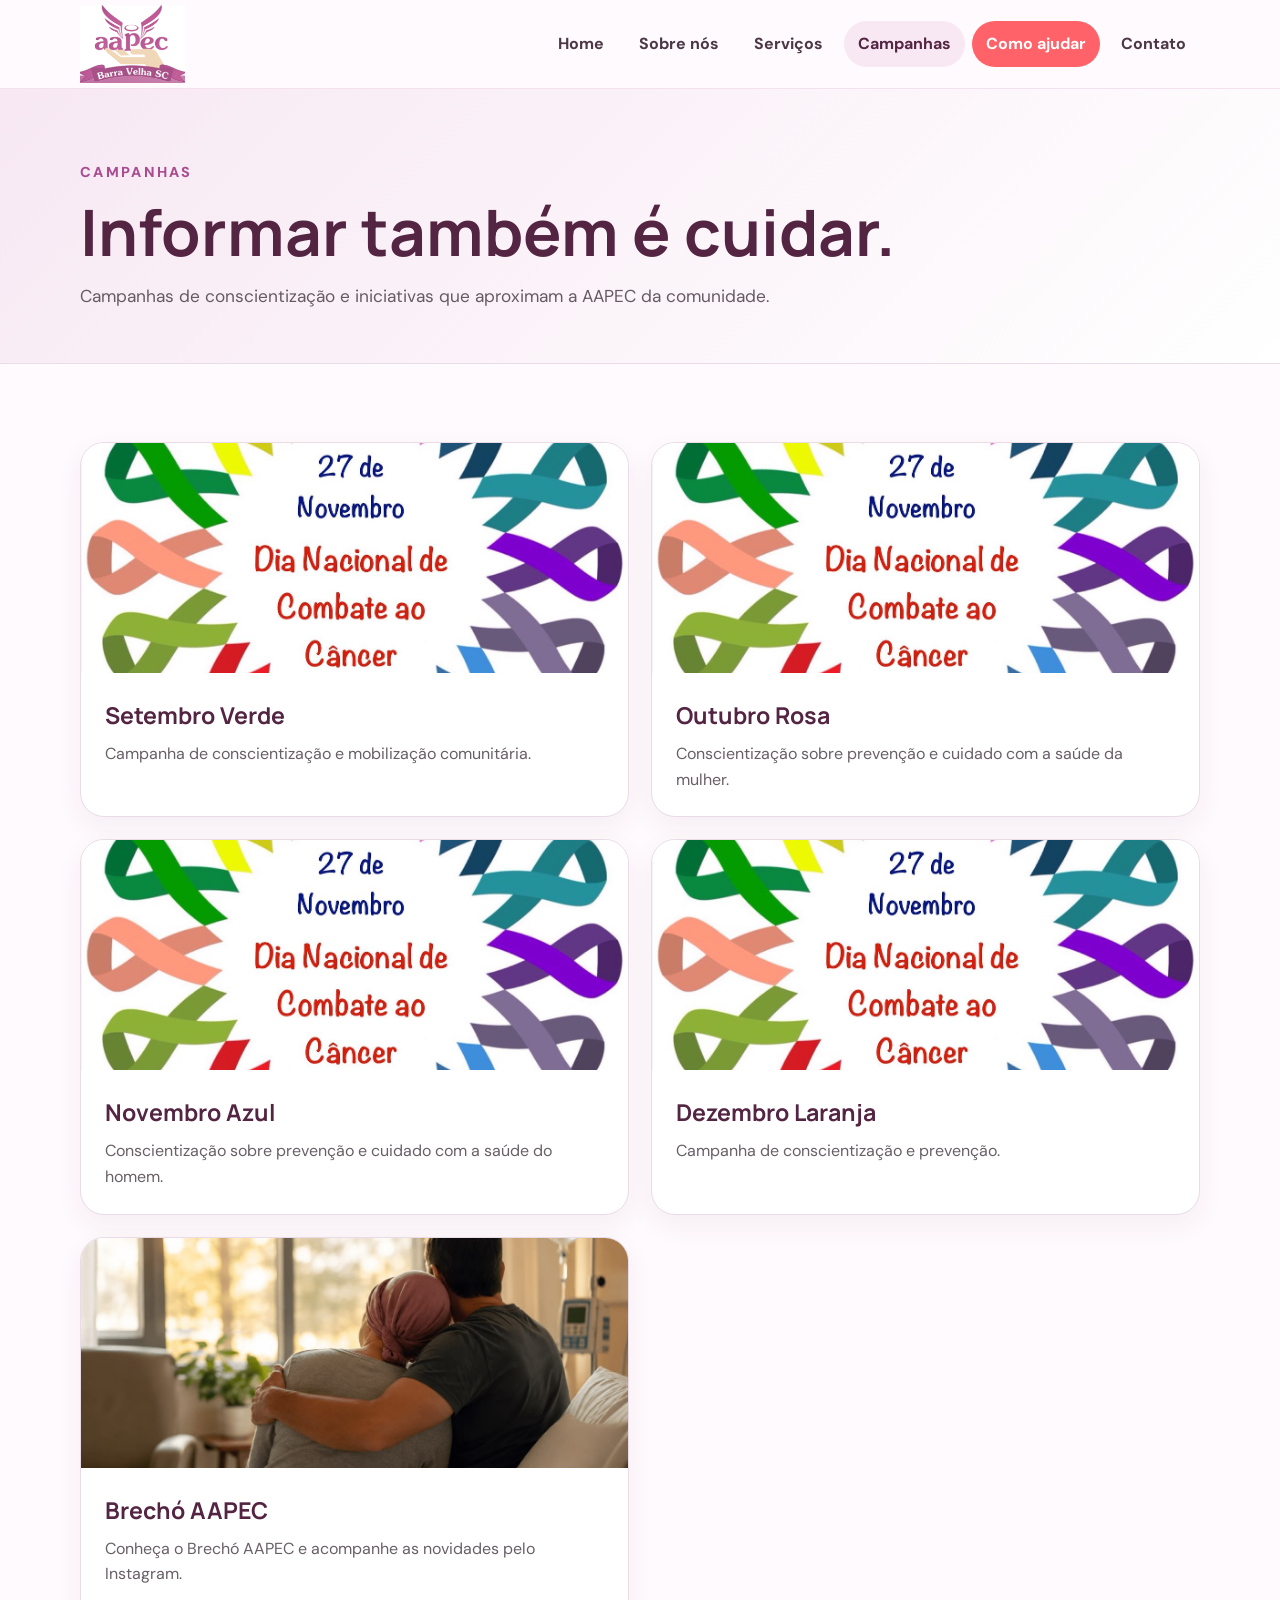
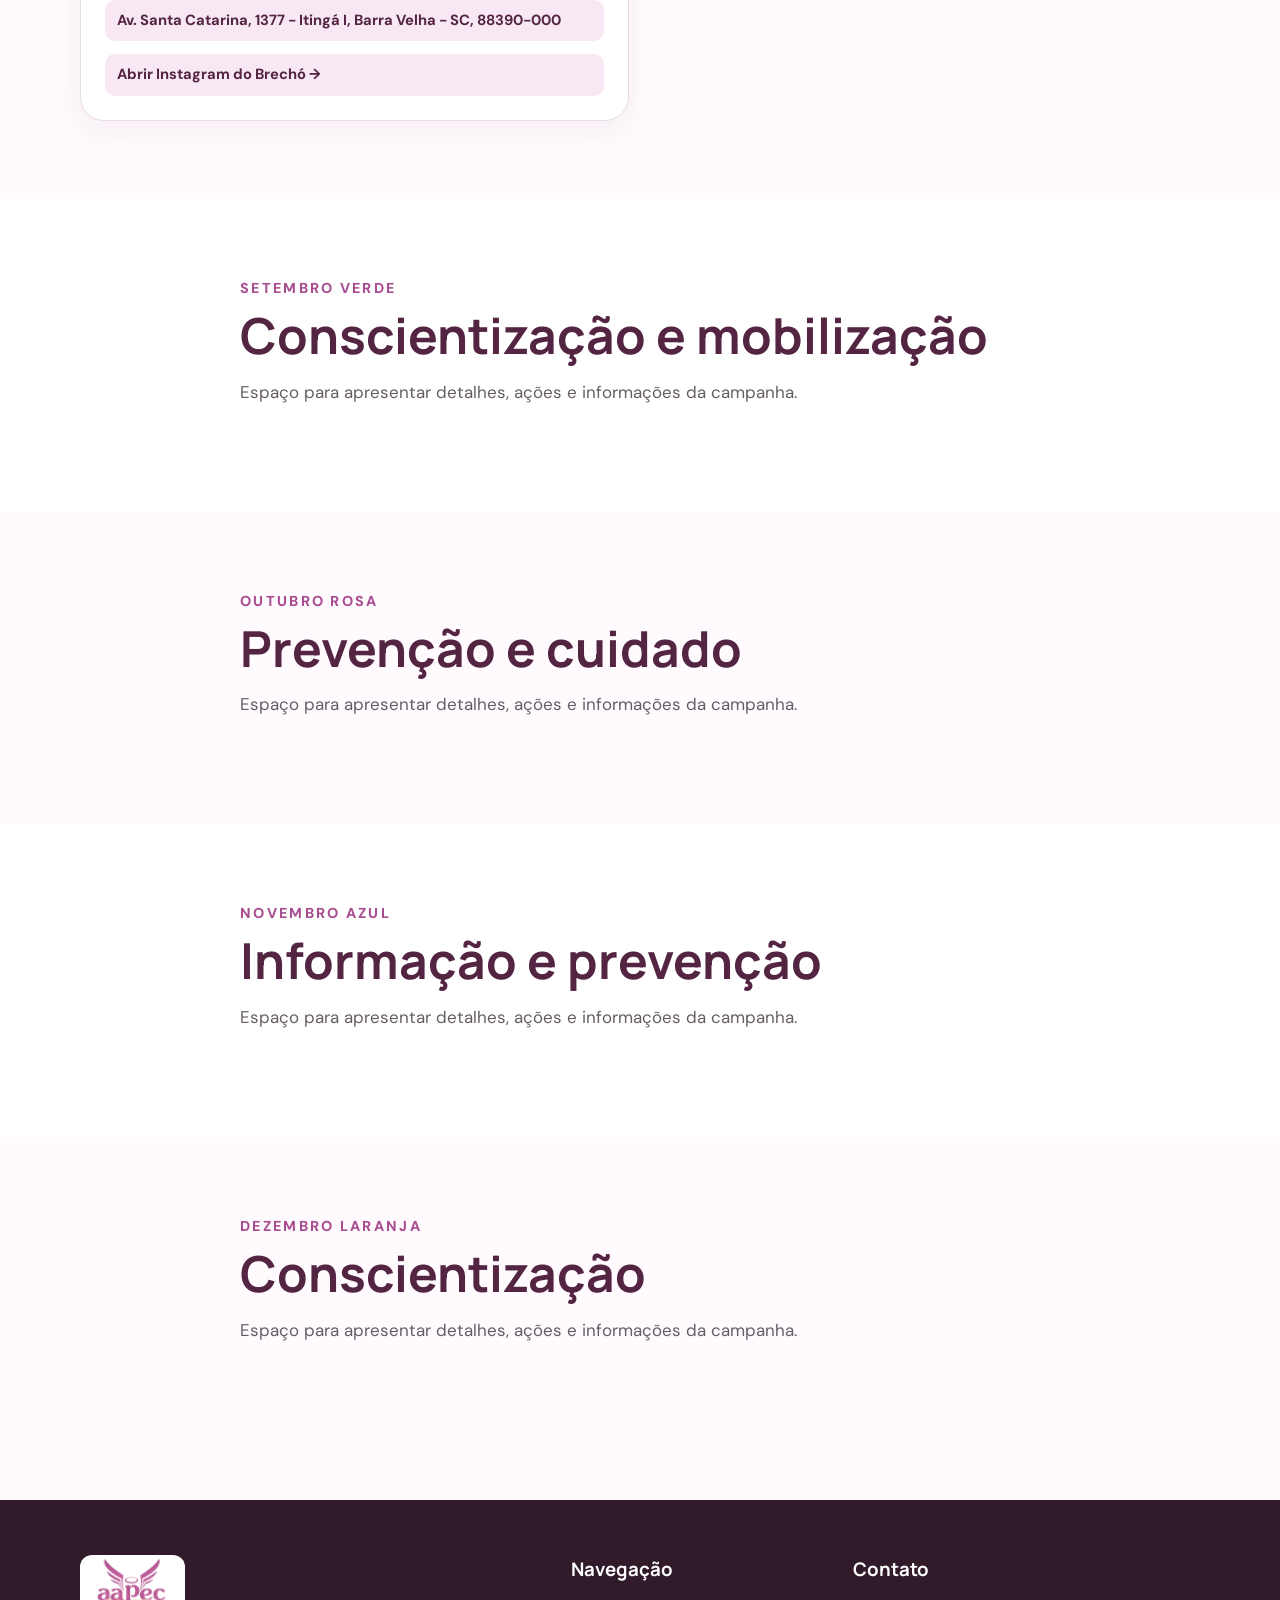
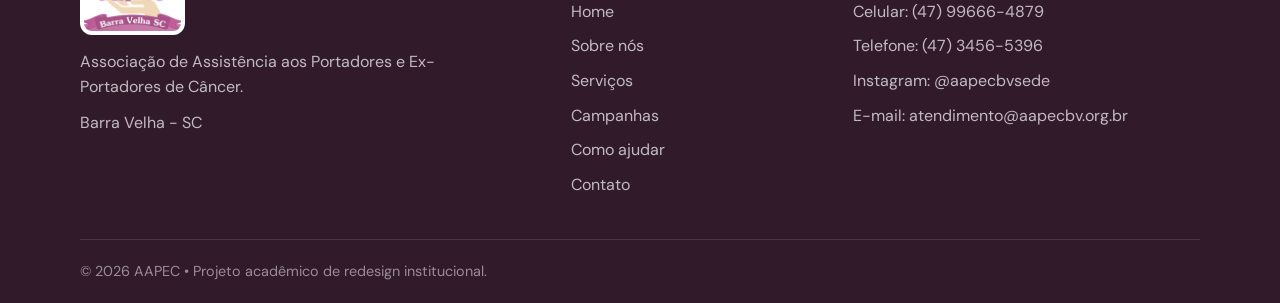
==== paginas/campanhas.html @ dc5c0318 "Add files via upload" ====
<!DOCTYPE html><html lang="pt-BR"><head><meta charset="UTF-8"><meta name="viewport" content="width=device-width,initial-scale=1.0"><title>AAPEC | Campanhas</title><link rel="stylesheet" href="../css/style.css"></head><body>
<header class="header"><div class="container navbar"><a class="logo-link" href="../index.html" aria-label="AAPEC - Página inicial"><img class="logo" src="../img/logo-aapec.png" alt="AAPEC Barra Velha SC"></a><button class="menu-btn" aria-label="Abrir menu" aria-expanded="false">☰</button><nav><ul class="nav-links"><li><a href="../index.html">Home</a></li><li><a href="sobre.html">Sobre nós</a></li><li><a href="servicos.html">Serviços</a></li><li><a class="active" href="campanhas.html">Campanhas</a></li><li><a class="nav-destaque" href="ajudar.html">Como ajudar</a></li><li><a href="contato.html">Contato</a></li></ul></nav></div></header>
<main><section class="page-hero"><div class="container"><p class="eyebrow" style="color:var(--rosa)">Campanhas</p><h1 class="page-title">Informar também é cuidar.</h1><p>Campanhas de conscientização e iniciativas que aproximam a AAPEC da comunidade.</p></div></section><section class="section"><div class="container"><div class="campaign-grid">
<a class="campaign campaign-link" href="#setembro"><img src="../img/projeto-2.jpg" alt="Campanha de conscientização"><div class="campaign-body"><h3>Setembro Verde</h3><p>Campanha de conscientização e mobilização comunitária.</p></div></a>
<a class="campaign campaign-link" href="#outubro"><img src="../img/projeto-2.jpg" alt="Campanha Outubro Rosa"><div class="campaign-body"><h3>Outubro Rosa</h3><p>Conscientização sobre prevenção e cuidado com a saúde da mulher.</p></div></a>
<a class="campaign campaign-link" href="#novembro"><img src="../img/projeto-2.jpg" alt="Campanha Novembro Azul"><div class="campaign-body"><h3>Novembro Azul</h3><p>Conscientização sobre prevenção e cuidado com a saúde do homem.</p></div></a>
<a class="campaign campaign-link" href="#dezembro"><img src="../img/projeto-2.jpg" alt="Campanha Dezembro Laranja"><div class="campaign-body"><h3>Dezembro Laranja</h3><p>Campanha de conscientização e prevenção.</p></div></a>
<a class="campaign campaign-link" href="https://www.instagram.com/brechoaapec?stkn=MTY1N3hiMWp0Y203dg==" target="_blank" rel="noopener"><img src="../img/projeto-1.jpg" alt="Brechó AAPEC"><div class="campaign-body"><h3>Brechó AAPEC</h3><p>Conheça o Brechó AAPEC e acompanhe as novidades pelo Instagram.</p><span class="address">Av. Santa Catarina, 1377 - Itingá I, Barra Velha - SC, 88390-000</span><span class="address">Abrir Instagram do Brechó →</span></div></a>
</div></div></section>
<section class="section clara" id="setembro"><div class="container section-cabecalho"><p class="eyebrow">Setembro Verde</p><h2>Conscientização e mobilização</h2><p>Espaço para apresentar detalhes, ações e informações da campanha.</p></div></section>
<section class="section" id="outubro"><div class="container section-cabecalho"><p class="eyebrow">Outubro Rosa</p><h2>Prevenção e cuidado</h2><p>Espaço para apresentar detalhes, ações e informações da campanha.</p></div></section>
<section class="section clara" id="novembro"><div class="container section-cabecalho"><p class="eyebrow">Novembro Azul</p><h2>Informação e prevenção</h2><p>Espaço para apresentar detalhes, ações e informações da campanha.</p></div></section>
<section class="section" id="dezembro"><div class="container section-cabecalho"><p class="eyebrow">Dezembro Laranja</p><h2>Conscientização</h2><p>Espaço para apresentar detalhes, ações e informações da campanha.</p></div></section>
</main>
<footer class="footer"><div class="container footer-grid"><div><img class="footer-logo" src="../img/logo-aapec.png" alt="Logo AAPEC"><p>Associação de Assistência aos Portadores e Ex-Portadores de Câncer.</p><p style="margin-top:10px">Barra Velha - SC</p></div><div><h3>Navegação</h3><ul><li><a href="../index.html">Home</a></li><li><a href="sobre.html">Sobre nós</a></li><li><a href="servicos.html">Serviços</a></li><li><a href="campanhas.html">Campanhas</a></li><li><a href="ajudar.html">Como ajudar</a></li><li><a href="contato.html">Contato</a></li></ul></div><div><h3>Contato</h3><ul><li>Celular: <a href="tel:+5547996664879">(47) 99666-4879</a></li><li>Telefone: <a href="tel:+554734565396">(47) 3456-5396</a></li><li>Instagram: <a href="https://www.instagram.com/aapecbvsede/" target="_blank" rel="noopener">@aapecbvsede</a></li><li>E-mail: <a href="mailto:atendimento@aapecbv.org.br">atendimento@aapecbv.org.br</a></li></ul></div></div><div class="container footer-bottom">© <span class="ano-atual"></span> AAPEC • Projeto acadêmico de redesign institucional.</div></footer><script src="../js/script.js"></script></body></html>
---- css/style.css ----
@import url('https://fonts.googleapis.com/css2?family=DM+Sans:wght@400;500;600;700&family=Manrope:wght@600;700;800&display=swap');

:root{--rosa:#a94d91;--rosa-escuro:#542443;--rosa-medio:#7f3d70;--rosa-claro:#f7e8f3;--coral:#ff6268;--coral-escuro:#e84e59;--creme:#fffafd;--texto:#2d2730;--branco:#fff;--borda:#eadce7;--sombra:0 14px 35px rgba(84,36,67,.10)}
*{box-sizing:border-box;margin:0;padding:0}
html{scroll-behavior:smooth}
body{font-family:'DM Sans',Arial,sans-serif;color:var(--texto);background:var(--creme);line-height:1.6}
a{color:inherit;text-decoration:none}img{max-width:100%;display:block}button,input,textarea{font:inherit}.container{width:min(1120px,92%);margin:auto}

.header{position:sticky;top:0;z-index:100;background:rgba(255,250,253,.97);backdrop-filter:blur(12px);border-bottom:1px solid rgba(169,77,145,.14)}
.navbar{min-height:88px;display:flex;align-items:center;justify-content:space-between;gap:24px}.logo-link{display:flex;align-items:center;flex-shrink:0}.logo{width:105px;height:auto}.nav-links{list-style:none;display:flex;align-items:center;gap:7px}.nav-links a{display:block;padding:10px 14px;border-radius:999px;font-weight:700;color:#4c3747;transition:.2s}.nav-links a:hover,.nav-links a.active{background:var(--rosa-claro);color:var(--rosa-escuro)}.nav-links a.nav-destaque{background:var(--coral);color:#fff}.nav-links a.nav-destaque:hover{background:var(--coral-escuro);color:#fff}.menu-btn{display:none;border:0;background:var(--rosa-escuro);color:#fff;border-radius:10px;padding:9px 12px;font-size:22px;cursor:pointer}

/* HOME — layout simples e espaçado, sem blocos de "projetos" */
.hero{position:relative;overflow:hidden;color:#fff;min-height:610px;display:flex;align-items:center;background-image:linear-gradient(90deg,rgba(69,27,56,.94) 0%,rgba(84,36,67,.82) 48%,rgba(84,36,67,.30) 100%),url('../img/projeto-1.jpg');background-position:center;background-size:cover}
.hero::after{content:'';position:absolute;width:430px;height:430px;border-radius:50%;right:-100px;top:-150px;background:rgba(255,255,255,.10);box-shadow:-80px 470px 0 35px rgba(255,255,255,.055)}
.hero-content{position:relative;z-index:2;max-width:760px;padding:75px 0}.eyebrow{text-transform:uppercase;letter-spacing:.16em;font-weight:800;font-size:.9rem;margin-bottom:14px}.hero h1{font-family:Manrope,Arial,sans-serif;font-size:clamp(3rem,6vw,5.4rem);line-height:1.02;letter-spacing:-.05em;margin-bottom:24px}.hero h1 span{color:#f2c7e7}.hero p{font-size:1.16rem;max-width:680px;color:rgba(255,255,255,.91);margin-bottom:34px}.botoes{display:flex;gap:14px;flex-wrap:wrap}

.btn{display:inline-flex;align-items:center;justify-content:center;border:0;border-radius:14px;padding:14px 22px;font-weight:800;cursor:pointer;transition:.2s;box-shadow:0 8px 18px rgba(0,0,0,.08)}.btn:hover{transform:translateY(-2px)}.btn-principal{background:var(--coral);color:#fff}.btn-principal:hover{background:var(--coral-escuro)}.btn-branco{background:#fff;color:var(--rosa-escuro)}.btn-branco:hover{background:#fdf1fa}.btn-contorno{background:transparent;color:var(--rosa-escuro);border:1px solid var(--rosa)}

.section{padding:78px 0}.clara{background:#fff}.section-cabecalho{max-width:800px;margin-bottom:28px}.section-cabecalho .eyebrow{color:var(--rosa);margin-bottom:8px}.section h2{font-family:Manrope,Arial,sans-serif;font-size:clamp(2rem,4vw,3.1rem);line-height:1.1;color:var(--rosa-escuro);margin-bottom:16px}.section-cabecalho p:not(.eyebrow),.texto{color:#665d65;font-size:1.06rem}.grid{display:grid;grid-template-columns:repeat(3,1fr);gap:18px}.card{display:flex;flex-direction:column;background:#fff;border:1px solid var(--borda);border-radius:22px;padding:26px;box-shadow:0 10px 28px rgba(84,36,67,.055);transition:.22s}.card:hover{transform:translateY(-5px);box-shadow:var(--sombra);border-color:#d9b8d0}.card-icon{width:48px;height:48px;border-radius:14px;background:var(--rosa-claro);display:grid;place-items:center;font-size:23px;margin-bottom:18px}.card h3{font-family:Manrope;color:var(--rosa-escuro);font-size:1.15rem;margin-bottom:7px}.card p{color:#6c626a}.card-link{display:inline-block;color:var(--coral);font-weight:800;margin-top:auto;padding-top:15px}

/* Segundo espaço de imagem: foto 2, sem criar uma nova seção de "projetos" */
.destaque{display:grid;grid-template-columns:1fr 1fr;gap:42px;align-items:center;background:linear-gradient(135deg,#fff,#fbf1f8);border:1px solid var(--borda);border-radius:28px;overflow:hidden;padding:0;box-shadow:var(--sombra)}.destaque>div{padding:48px 0 48px 48px}.destaque img{width:100%;height:100%;min-height:390px;object-fit:cover}.lista{list-style:none;display:grid;gap:8px;margin:22px 0 26px}.lista li{font-weight:700;color:var(--rosa-escuro)}.lista li::before{content:'✓';color:var(--coral);font-weight:900;margin-right:10px}
.cta{background:linear-gradient(110deg,var(--rosa-escuro),var(--rosa));border-radius:28px;color:#fff;padding:48px;display:flex;justify-content:space-between;align-items:center;gap:30px}.cta h2{color:#fff;margin:0 0 8px}.cta p{color:rgba(255,255,255,.84);max-width:650px}

/* Páginas internas — layout limpo, sem cards de projetos */
.page-hero{padding:72px 0 52px;background:linear-gradient(135deg,var(--rosa-claro),#fff);border-bottom:1px solid var(--borda)}.page-title{font-family:Manrope;font-size:clamp(2.4rem,5vw,4.2rem);line-height:1.05;color:var(--rosa-escuro);max-width:850px}.page-hero p:not(.eyebrow){margin-top:18px;max-width:750px;color:#665b64;font-size:1.08rem}.two-col{display:grid;grid-template-columns:1fr 1fr;gap:24px}.info-box{background:#fff;border:1px solid var(--borda);border-radius:24px;padding:32px;box-shadow:0 10px 30px rgba(84,36,67,.05)}.info-box h3{font-family:Manrope;color:var(--rosa-escuro);font-size:1.45rem;margin-bottom:12px}.info-box p+p{margin-top:12px}.highlight{background:var(--rosa-claro);border-radius:20px;padding:24px;margin-top:20px}

.contact-grid{display:grid;grid-template-columns:.85fr 1.15fr;gap:28px}.contact-list{display:grid;gap:14px;margin-top:20px}.contact-item{display:flex;gap:14px;align-items:flex-start;padding:16px;background:#fff;border:1px solid var(--borda);border-radius:16px}.contact-item strong{display:block;color:var(--rosa-escuro)}.contact-item span{color:#665d65}.contact-item a{color:var(--rosa);font-weight:700}.form{background:#fff;border:1px solid var(--borda);border-radius:24px;padding:30px}.form label{display:block;font-weight:700;color:var(--rosa-escuro);margin-bottom:7px}.form input,.form textarea{width:100%;border:1px solid #dccbd8;border-radius:12px;padding:12px 14px;outline:0;margin-bottom:18px;background:#fff}.form input:focus,.form textarea:focus{border-color:var(--rosa);box-shadow:0 0 0 3px rgba(169,77,145,.1)}

.campaign-grid{display:grid;grid-template-columns:repeat(2,1fr);gap:22px}.campaign{overflow:hidden;background:#fff;border:1px solid var(--borda);border-radius:24px;box-shadow:0 10px 28px rgba(84,36,67,.06);transition:.2s}.campaign:hover{transform:translateY(-4px);box-shadow:var(--sombra)}.campaign img{width:100%;height:230px;object-fit:cover}.campaign-body{padding:24px}.campaign-body h3{font-family:Manrope;color:var(--rosa-escuro);font-size:1.45rem;margin-bottom:7px}.campaign-body p{color:#685f67}.address{display:block;margin-top:13px;padding:9px 12px;background:var(--rosa-claro);border-radius:10px;color:var(--rosa-escuro);font-weight:700;font-size:.92rem}.campaign-link{display:block}

.footer{background:#311b2b;color:#fff;margin-top:50px;padding-top:55px}.footer-grid{display:grid;grid-template-columns:1.3fr .7fr 1fr;gap:40px;padding-bottom:42px}.footer-logo{width:105px;background:#fff;border-radius:12px;padding:4px;margin-bottom:14px}.footer p{color:rgba(255,255,255,.7);max-width:390px}.footer h3{font-family:Manrope;margin-bottom:14px}.footer ul{list-style:none;display:grid;gap:9px}.footer li,.footer a{color:rgba(255,255,255,.7)}.footer a:hover{color:#fff}.footer-bottom{border-top:1px solid rgba(255,255,255,.12);padding:20px 0;color:rgba(255,255,255,.5);font-size:.9rem}

@media(max-width:850px){.menu-btn{display:block}.nav-links{position:absolute;top:88px;left:0;right:0;background:#fff;border-bottom:1px solid var(--borda);display:none;flex-direction:column;align-items:stretch;padding:15px 4%;box-shadow:0 12px 25px rgba(0,0,0,.06)}.nav-links.open{display:flex}.nav-links a{border-radius:10px}.grid{grid-template-columns:repeat(2,1fr)}.destaque,.two-col,.contact-grid{grid-template-columns:1fr}.destaque>div{padding:38px}.destaque img{min-height:300px}.footer-grid{grid-template-columns:1fr 1fr}.cta{flex-direction:column;align-items:flex-start}}
@media(max-width:560px){.navbar{min-height:78px}.nav-links{top:78px}.logo{width:90px}.hero{min-height:590px}.hero-content{padding:60px 0}.hero h1{font-size:2.8rem}.section{padding:60px 0}.grid,.campaign-grid,.footer-grid{grid-template-columns:1fr}.destaque>div{padding:30px}.destaque img{min-height:260px}.cta{padding:34px 25px}}
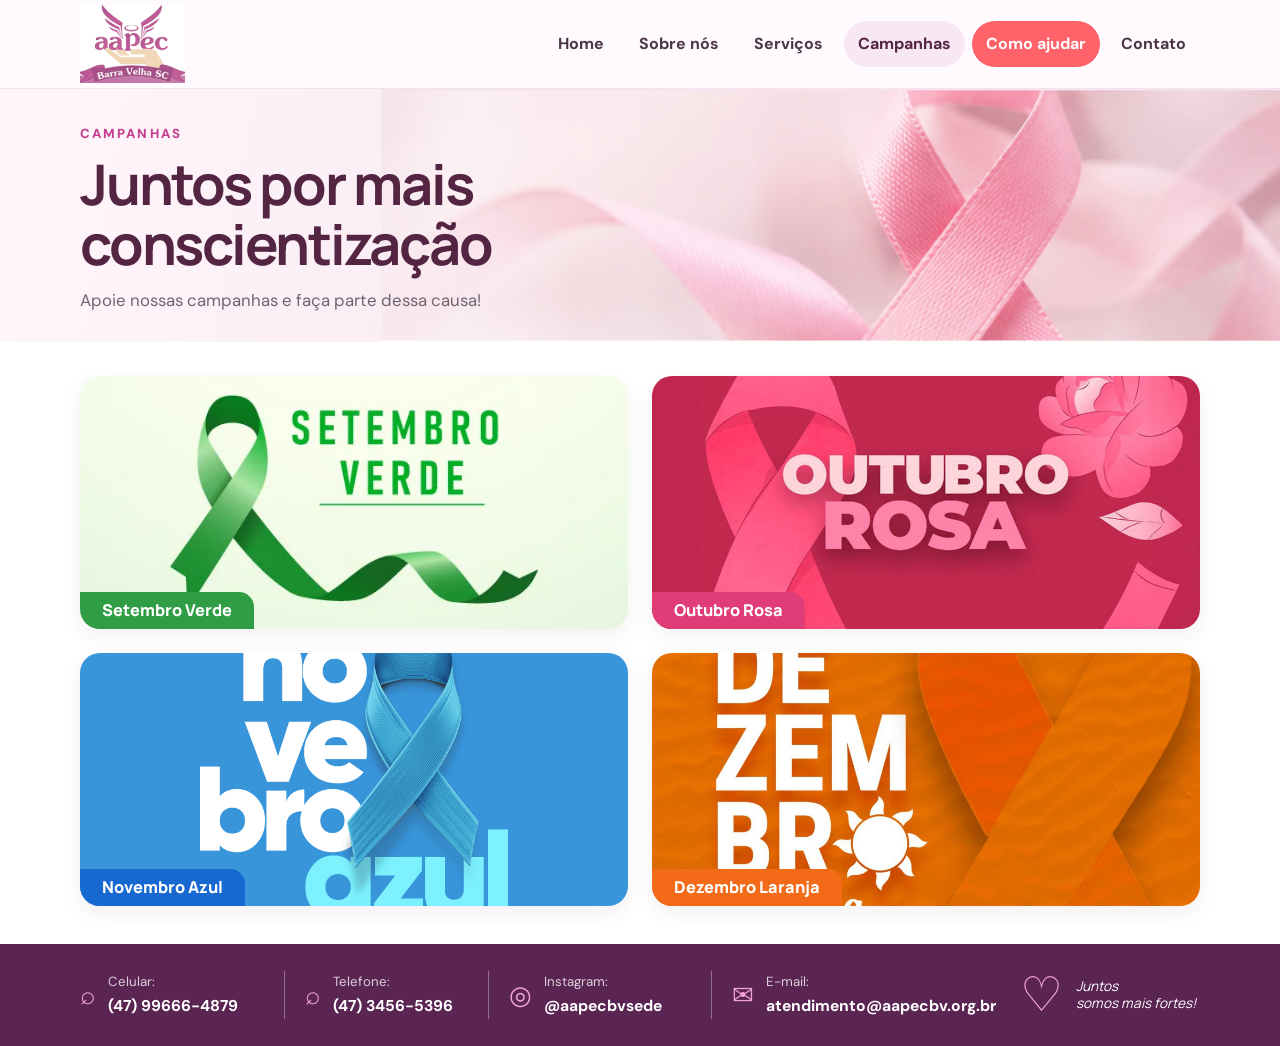
==== commit 075231ba: "Add files via upload atualização do site AAPEC" ====
--- a/paginas/campanhas.html
+++ b/paginas/campanhas.html
@@ -1,15 +1,91 @@
-<!DOCTYPE html><html lang="pt-BR"><head><meta charset="UTF-8"><meta name="viewport" content="width=device-width,initial-scale=1.0"><title>AAPEC | Campanhas</title><link rel="stylesheet" href="../css/style.css"></head><body>
-<header class="header"><div class="container navbar"><a class="logo-link" href="../index.html" aria-label="AAPEC - Página inicial"><img class="logo" src="../img/logo-aapec.png" alt="AAPEC Barra Velha SC"></a><button class="menu-btn" aria-label="Abrir menu" aria-expanded="false">☰</button><nav><ul class="nav-links"><li><a href="../index.html">Home</a></li><li><a href="sobre.html">Sobre nós</a></li><li><a href="servicos.html">Serviços</a></li><li><a class="active" href="campanhas.html">Campanhas</a></li><li><a class="nav-destaque" href="ajudar.html">Como ajudar</a></li><li><a href="contato.html">Contato</a></li></ul></nav></div></header>
-<main><section class="page-hero"><div class="container"><p class="eyebrow" style="color:var(--rosa)">Campanhas</p><h1 class="page-title">Informar também é cuidar.</h1><p>Campanhas de conscientização e iniciativas que aproximam a AAPEC da comunidade.</p></div></section><section class="section"><div class="container"><div class="campaign-grid">
-<a class="campaign campaign-link" href="#setembro"><img src="../img/projeto-2.jpg" alt="Campanha de conscientização"><div class="campaign-body"><h3>Setembro Verde</h3><p>Campanha de conscientização e mobilização comunitária.</p></div></a>
-<a class="campaign campaign-link" href="#outubro"><img src="../img/projeto-2.jpg" alt="Campanha Outubro Rosa"><div class="campaign-body"><h3>Outubro Rosa</h3><p>Conscientização sobre prevenção e cuidado com a saúde da mulher.</p></div></a>
-<a class="campaign campaign-link" href="#novembro"><img src="../img/projeto-2.jpg" alt="Campanha Novembro Azul"><div class="campaign-body"><h3>Novembro Azul</h3><p>Conscientização sobre prevenção e cuidado com a saúde do homem.</p></div></a>
-<a class="campaign campaign-link" href="#dezembro"><img src="../img/projeto-2.jpg" alt="Campanha Dezembro Laranja"><div class="campaign-body"><h3>Dezembro Laranja</h3><p>Campanha de conscientização e prevenção.</p></div></a>
-<a class="campaign campaign-link" href="https://www.instagram.com/brechoaapec?stkn=MTY1N3hiMWp0Y203dg==" target="_blank" rel="noopener"><img src="../img/projeto-1.jpg" alt="Brechó AAPEC"><div class="campaign-body"><h3>Brechó AAPEC</h3><p>Conheça o Brechó AAPEC e acompanhe as novidades pelo Instagram.</p><span class="address">Av. Santa Catarina, 1377 - Itingá I, Barra Velha - SC, 88390-000</span><span class="address">Abrir Instagram do Brechó →</span></div></a>
-</div></div></section>
-<section class="section clara" id="setembro"><div class="container section-cabecalho"><p class="eyebrow">Setembro Verde</p><h2>Conscientização e mobilização</h2><p>Espaço para apresentar detalhes, ações e informações da campanha.</p></div></section>
-<section class="section" id="outubro"><div class="container section-cabecalho"><p class="eyebrow">Outubro Rosa</p><h2>Prevenção e cuidado</h2><p>Espaço para apresentar detalhes, ações e informações da campanha.</p></div></section>
-<section class="section clara" id="novembro"><div class="container section-cabecalho"><p class="eyebrow">Novembro Azul</p><h2>Informação e prevenção</h2><p>Espaço para apresentar detalhes, ações e informações da campanha.</p></div></section>
-<section class="section" id="dezembro"><div class="container section-cabecalho"><p class="eyebrow">Dezembro Laranja</p><h2>Conscientização</h2><p>Espaço para apresentar detalhes, ações e informações da campanha.</p></div></section>
-</main>
-<footer class="footer"><div class="container footer-grid"><div><img class="footer-logo" src="../img/logo-aapec.png" alt="Logo AAPEC"><p>Associação de Assistência aos Portadores e Ex-Portadores de Câncer.</p><p style="margin-top:10px">Barra Velha - SC</p></div><div><h3>Navegação</h3><ul><li><a href="../index.html">Home</a></li><li><a href="sobre.html">Sobre nós</a></li><li><a href="servicos.html">Serviços</a></li><li><a href="campanhas.html">Campanhas</a></li><li><a href="ajudar.html">Como ajudar</a></li><li><a href="contato.html">Contato</a></li></ul></div><div><h3>Contato</h3><ul><li>Celular: <a href="tel:+5547996664879">(47) 99666-4879</a></li><li>Telefone: <a href="tel:+554734565396">(47) 3456-5396</a></li><li>Instagram: <a href="https://www.instagram.com/aapecbvsede/" target="_blank" rel="noopener">@aapecbvsede</a></li><li>E-mail: <a href="mailto:atendimento@aapecbv.org.br">atendimento@aapecbv.org.br</a></li></ul></div></div><div class="container footer-bottom">© <span class="ano-atual"></span> AAPEC • Projeto acadêmico de redesign institucional.</div></footer><script src="../js/script.js"></script></body></html>
+<!DOCTYPE html>
+<html lang="pt-BR">
+<head>
+  <meta charset="UTF-8">
+  <meta name="viewport" content="width=device-width, initial-scale=1.0">
+  <meta name="description" content="Campanhas de conscientização da AAPEC.">
+  <title>AAPEC | Campanhas</title>
+  <link rel="stylesheet" href="../css/style.css">
+</head>
+<body class="campaign-page">
+  <header class="header">
+    <div class="container navbar">
+      <a class="logo-link" href="../index.html" aria-label="AAPEC - Página inicial">
+        <img class="logo" src="../img/logo-aapec.png" alt="AAPEC Barra Velha SC">
+      </a>
+      <button class="menu-btn" aria-label="Abrir menu" aria-expanded="false">☰</button>
+      <nav>
+        <ul class="nav-links">
+          <li><a href="../index.html">Home</a></li>
+          <li><a href="sobre.html">Sobre nós</a></li>
+          <li><a href="servicos.html">Serviços</a></li>
+          <li><a class="active" href="campanhas.html">Campanhas</a></li>
+          <li><a class="nav-destaque" href="ajudar.html">Como ajudar</a></li>
+          <li><a href="contato.html">Contato</a></li>
+        </ul>
+      </nav>
+    </div>
+  </header>
+
+  <main>
+    <section class="campaign-hero">
+      <div class="campaign-hero-bg" aria-hidden="true"></div>
+      <div class="container campaign-hero-content">
+        <p class="campaign-eyebrow">CAMPANHAS</p>
+        <h1>Juntos por mais<br>conscientização</h1>
+        <p>Apoie nossas campanhas e faça parte dessa causa!</p>
+      </div>
+    </section>
+
+    <section class="campaigns-showcase">
+      <div class="container">
+        <div class="campaign-photo-grid campaign-photo-grid-final">
+          <a class="campaign-photo campaign-photo-final" href="#setembro-verde" aria-label="Setembro Verde">
+            <img src="../img/campanha-setembro-verde.webp?v=3" alt="Campanha Setembro Verde">
+            <span class="campaign-label label-green">Setembro Verde</span>
+          </a>
+
+          <a class="campaign-photo campaign-photo-final" href="#outubro-rosa" aria-label="Outubro Rosa">
+            <img src="../img/campanha-outubro-rosa.jpg?v=3" alt="Campanha Outubro Rosa">
+            <span class="campaign-label label-pink">Outubro Rosa</span>
+          </a>
+
+          <a class="campaign-photo campaign-photo-final" href="#novembro-azul" aria-label="Novembro Azul">
+            <img src="../img/campanha-novembro-azul.jpg?v=3" alt="Campanha Novembro Azul">
+            <span class="campaign-label label-blue">Novembro Azul</span>
+          </a>
+
+          <a class="campaign-photo campaign-photo-final" href="#dezembro-laranja" aria-label="Dezembro Laranja">
+            <img src="../img/campanha-dezembro-laranja.jpeg?v=3" alt="Campanha Dezembro Laranja">
+            <span class="campaign-label label-orange">Dezembro Laranja</span>
+          </a>
+        </div>
+      </div>
+    </section>
+  </main>
+
+  <footer class="footer footer-campaign">
+    <div class="container footer-contact-row">
+      <div class="footer-contact-item">
+        <span class="footer-icon">⌕</span>
+        <div><small>Celular:</small><strong>(47) 99666-4879</strong></div>
+      </div>
+      <div class="footer-contact-item">
+        <span class="footer-icon">⌕</span>
+        <div><small>Telefone:</small><strong>(47) 3456-5396</strong></div>
+      </div>
+      <div class="footer-contact-item">
+        <span class="footer-icon">◎</span>
+        <div><small>Instagram:</small><a href="https://www.instagram.com/aapecbvsede/" target="_blank" rel="noopener"><strong>@aapecbvsede</strong></a></div>
+      </div>
+      <div class="footer-contact-item">
+        <span class="footer-icon">✉</span>
+        <div><small>E-mail:</small><a href="mailto:atendimento@aapecbv.org.br"><strong>atendimento@aapecbv.org.br</strong></a></div>
+      </div>
+      <div class="footer-message">♡ <span>Juntos<br>somos mais fortes!</span></div>
+    </div>
+  </footer>
+
+  <script src="../js/script.js"></script>
+</body>
+</html>
--- a/css/style.css
+++ b/css/style.css
@@ -29,7 +29,37 @@
 
 .campaign-grid{display:grid;grid-template-columns:repeat(2,1fr);gap:22px}.campaign{overflow:hidden;background:#fff;border:1px solid var(--borda);border-radius:24px;box-shadow:0 10px 28px rgba(84,36,67,.06);transition:.2s}.campaign:hover{transform:translateY(-4px);box-shadow:var(--sombra)}.campaign img{width:100%;height:230px;object-fit:cover}.campaign-body{padding:24px}.campaign-body h3{font-family:Manrope;color:var(--rosa-escuro);font-size:1.45rem;margin-bottom:7px}.campaign-body p{color:#685f67}.address{display:block;margin-top:13px;padding:9px 12px;background:var(--rosa-claro);border-radius:10px;color:var(--rosa-escuro);font-weight:700;font-size:.92rem}.campaign-link{display:block}
 
+/* CAMPANHAS — somente as quatro artes, com os meses correspondentes */
+.campaigns-only{padding:72px 0 88px;background:var(--creme);min-height:calc(100vh - 170px)}
+.campaign-photo-grid{display:grid;grid-template-columns:repeat(2,minmax(0,1fr));gap:28px}
+.campaign-photo{margin:0;background:#fff;border:1px solid var(--borda);border-radius:24px;overflow:hidden;box-shadow:0 12px 30px rgba(84,36,67,.08)}
+.campaign-photo img{width:100%;aspect-ratio:4/3;object-fit:cover;display:block}
+.campaign-photo figcaption{font-family:Manrope,Arial,sans-serif;font-size:1.35rem;font-weight:800;color:var(--rosa-escuro);padding:16px 22px 18px;text-align:center}
+
 .footer{background:#311b2b;color:#fff;margin-top:50px;padding-top:55px}.footer-grid{display:grid;grid-template-columns:1.3fr .7fr 1fr;gap:40px;padding-bottom:42px}.footer-logo{width:105px;background:#fff;border-radius:12px;padding:4px;margin-bottom:14px}.footer p{color:rgba(255,255,255,.7);max-width:390px}.footer h3{font-family:Manrope;margin-bottom:14px}.footer ul{list-style:none;display:grid;gap:9px}.footer li,.footer a{color:rgba(255,255,255,.7)}.footer a:hover{color:#fff}.footer-bottom{border-top:1px solid rgba(255,255,255,.12);padding:20px 0;color:rgba(255,255,255,.5);font-size:.9rem}
 
 @media(max-width:850px){.menu-btn{display:block}.nav-links{position:absolute;top:88px;left:0;right:0;background:#fff;border-bottom:1px solid var(--borda);display:none;flex-direction:column;align-items:stretch;padding:15px 4%;box-shadow:0 12px 25px rgba(0,0,0,.06)}.nav-links.open{display:flex}.nav-links a{border-radius:10px}.grid{grid-template-columns:repeat(2,1fr)}.destaque,.two-col,.contact-grid{grid-template-columns:1fr}.destaque>div{padding:38px}.destaque img{min-height:300px}.footer-grid{grid-template-columns:1fr 1fr}.cta{flex-direction:column;align-items:flex-start}}
-@media(max-width:560px){.navbar{min-height:78px}.nav-links{top:78px}.logo{width:90px}.hero{min-height:590px}.hero-content{padding:60px 0}.hero h1{font-size:2.8rem}.section{padding:60px 0}.grid,.campaign-grid,.footer-grid{grid-template-columns:1fr}.destaque>div{padding:30px}.destaque img{min-height:260px}.cta{padding:34px 25px}}
+@media(max-width:560px){.campaign-photo-grid{grid-template-columns:1fr}.navbar{min-height:78px}.nav-links{top:78px}.logo{width:90px}.hero{min-height:590px}.hero-content{padding:60px 0}.hero h1{font-size:2.8rem}.section{padding:60px 0}.grid,.campaign-grid,.footer-grid{grid-template-columns:1fr}.destaque>div{padding:30px}.destaque img{min-height:260px}.cta{padding:34px 25px}}
+
+/* CAMPANHAS — versão final inspirada no layout aprovado */
+.campaign-page{background:#fff}
+.campaign-hero{position:relative;min-height:235px;overflow:hidden;background:linear-gradient(100deg,#fff6fb 0%,#f8e9f1 54%,#f4dfe9 100%)}
+.campaign-hero-bg{position:absolute;inset:0;background-image:url('../img/hero-campanhas.png');background-size:auto 100%;background-position:right center;background-repeat:no-repeat;opacity:.96}
+.campaign-hero-content{position:relative;z-index:2;padding:34px 0 28px}
+.campaign-eyebrow{font-size:.82rem;letter-spacing:.16em;font-weight:800;color:#c33f8e;margin-bottom:10px}
+.campaign-hero h1{font-family:Manrope,Arial,sans-serif;font-size:clamp(2.3rem,4.5vw,3.5rem);line-height:1.08;letter-spacing:-.04em;color:var(--rosa-escuro);margin-bottom:12px}
+.campaign-hero-content>p:last-child{font-size:1.05rem;color:#6f6570}
+.campaigns-showcase{padding:34px 0 38px;background:#fff}
+.campaign-photo-grid-final{display:grid;grid-template-columns:repeat(2,minmax(0,1fr));gap:24px}
+.campaign-photo-final{position:relative;display:block;height:253px;margin:0;border:0;border-radius:20px;overflow:hidden;background:#fff;box-shadow:0 7px 20px rgba(84,36,67,.07);transition:transform .2s,box-shadow .2s}
+.campaign-photo-final:hover{transform:translateY(-3px);box-shadow:0 13px 28px rgba(84,36,67,.12)}
+.campaign-photo-final img{width:100%;height:100%;object-fit:cover;display:block}
+.campaign-label{position:absolute;left:0;bottom:0;padding:10px 22px 11px;border-radius:0 15px 0 0;color:#fff;font-family:Manrope,Arial,sans-serif;font-size:1.02rem;font-weight:800;line-height:1;background:rgba(84,36,67,.88)}
+.label-green{background:#2f9d43}.label-pink{background:#df3c78}.label-blue{background:#1769d1}.label-orange{background:#f36b18}
+.footer-campaign{margin-top:0;padding:27px 0;background:#5a2453}
+.footer-contact-row{display:grid;grid-template-columns:1fr 1fr 1.1fr 1.55fr 1fr;align-items:center;gap:20px}
+.footer-contact-item{display:flex;align-items:center;gap:12px;min-width:0;color:#fff}
+.footer-contact-item+.footer-contact-item{border-left:1px solid rgba(255,255,255,.35);padding-left:20px}
+.footer-contact-item small{display:block;color:rgba(255,255,255,.78);font-size:.83rem;margin-bottom:1px}.footer-contact-item strong,.footer-contact-item a{color:#fff;font-size:.98rem}.footer-icon{font-size:1.65rem;color:#f1a3d2;line-height:1}.footer-message{display:flex;align-items:center;justify-content:center;gap:13px;color:#f1a3d2;font-size:3rem;line-height:1}.footer-message span{font-family:Manrope,Arial,sans-serif;font-size:.85rem;font-style:italic;color:#fff;line-height:1.25}
+@media(max-width:850px){.campaign-hero-bg{opacity:.55}.campaign-photo-grid-final{gap:18px}.footer-contact-row{grid-template-columns:1fr 1fr}.footer-contact-item+.footer-contact-item{border-left:0;padding-left:0}.footer-message{justify-content:flex-start;grid-column:1/-1}}
+@media(max-width:560px){.campaign-hero{min-height:300px}.campaign-hero-bg{opacity:.25;background-size:auto 100%;background-position:center right}.campaign-hero-content{padding:50px 0 42px}.campaign-hero h1{font-size:2.45rem}.campaign-photo-grid-final{grid-template-columns:1fr}.campaign-photo-final{height:auto;aspect-ratio:16/9}.footer-contact-row{grid-template-columns:1fr}.footer-contact-item+.footer-contact-item{padding-left:0}.footer-message{grid-column:auto}}
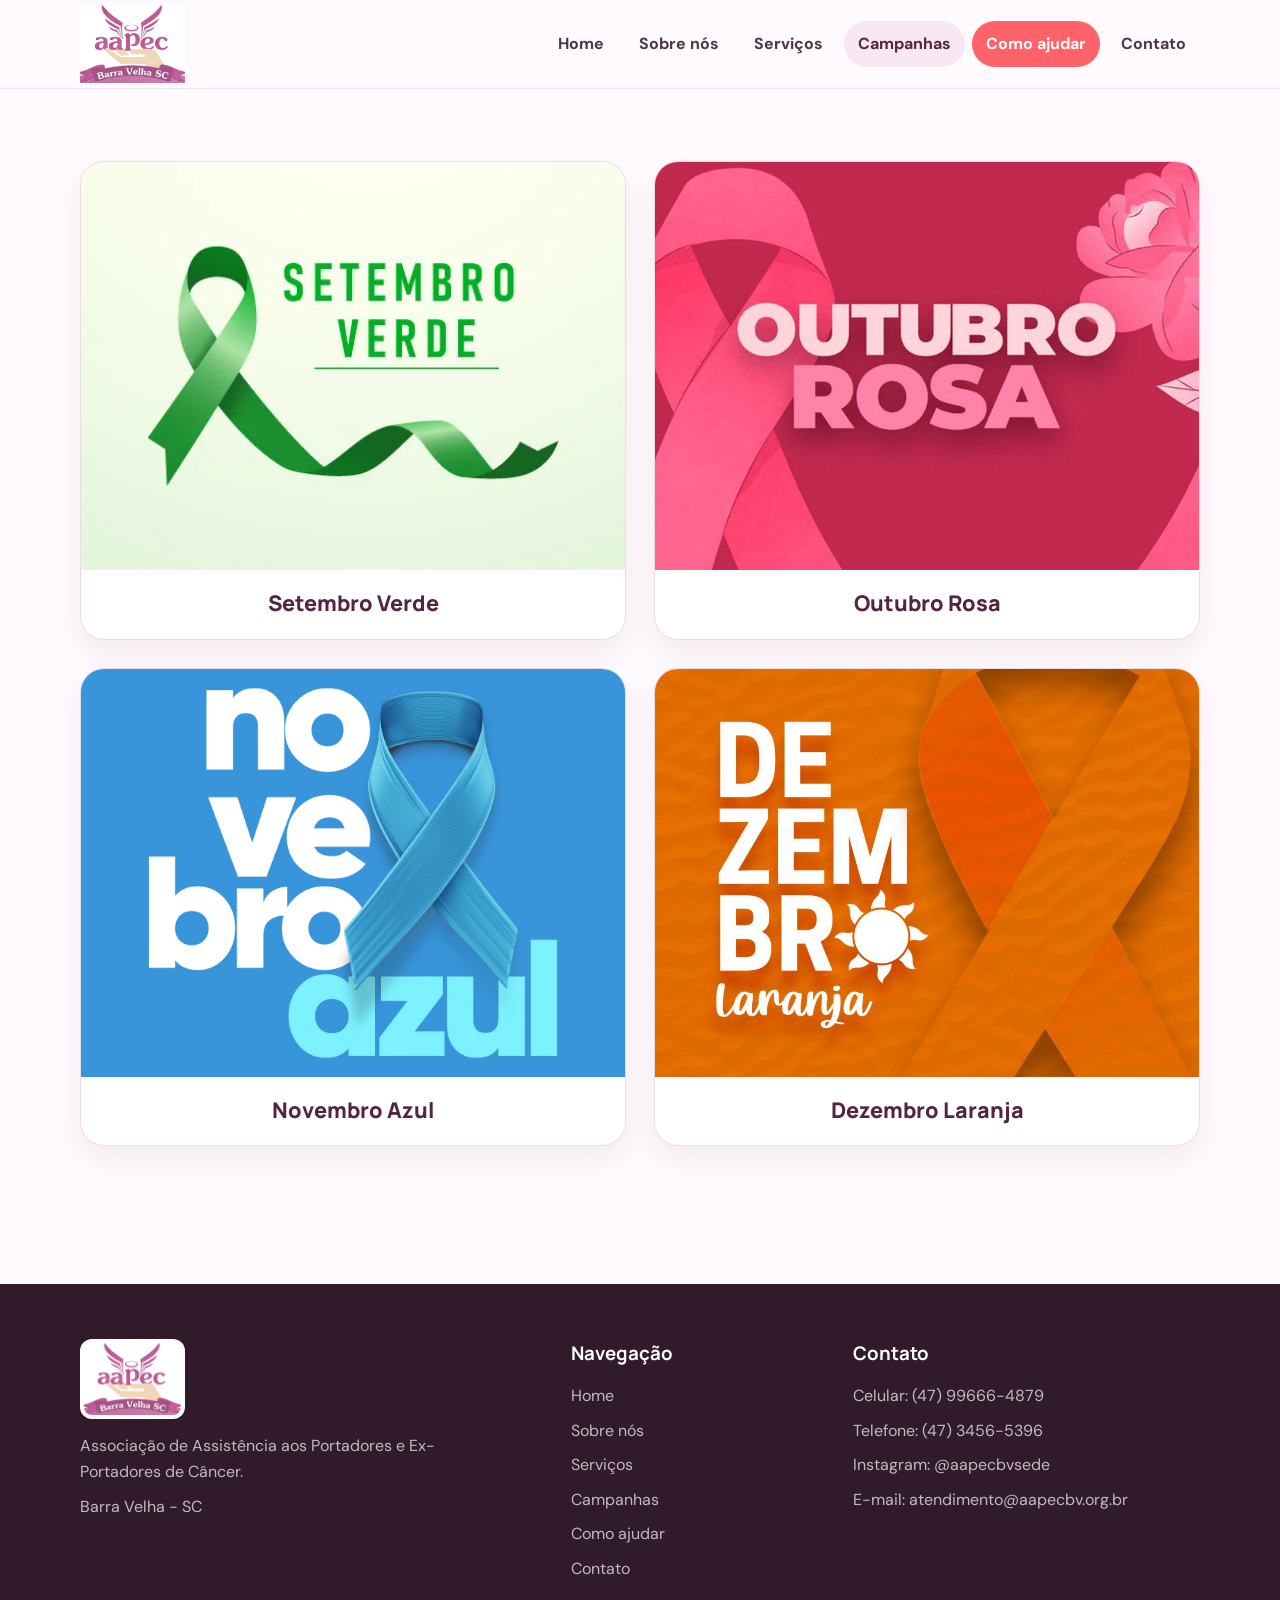
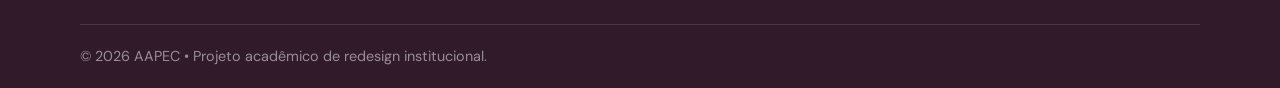
==== commit 465c97b7: "Add files via upload" ====
--- a/paginas/campanhas.html
+++ b/paginas/campanhas.html
@@ -1,91 +1,9 @@
-<!DOCTYPE html>
-<html lang="pt-BR">
-<head>
-  <meta charset="UTF-8">
-  <meta name="viewport" content="width=device-width, initial-scale=1.0">
-  <meta name="description" content="Campanhas de conscientização da AAPEC.">
-  <title>AAPEC | Campanhas</title>
-  <link rel="stylesheet" href="../css/style.css">
-</head>
-<body class="campaign-page">
-  <header class="header">
-    <div class="container navbar">
-      <a class="logo-link" href="../index.html" aria-label="AAPEC - Página inicial">
-        <img class="logo" src="../img/logo-aapec.png" alt="AAPEC Barra Velha SC">
-      </a>
-      <button class="menu-btn" aria-label="Abrir menu" aria-expanded="false">☰</button>
-      <nav>
-        <ul class="nav-links">
-          <li><a href="../index.html">Home</a></li>
-          <li><a href="sobre.html">Sobre nós</a></li>
-          <li><a href="servicos.html">Serviços</a></li>
-          <li><a class="active" href="campanhas.html">Campanhas</a></li>
-          <li><a class="nav-destaque" href="ajudar.html">Como ajudar</a></li>
-          <li><a href="contato.html">Contato</a></li>
-        </ul>
-      </nav>
-    </div>
-  </header>
-
-  <main>
-    <section class="campaign-hero">
-      <div class="campaign-hero-bg" aria-hidden="true"></div>
-      <div class="container campaign-hero-content">
-        <p class="campaign-eyebrow">CAMPANHAS</p>
-        <h1>Juntos por mais<br>conscientização</h1>
-        <p>Apoie nossas campanhas e faça parte dessa causa!</p>
-      </div>
-    </section>
-
-    <section class="campaigns-showcase">
-      <div class="container">
-        <div class="campaign-photo-grid campaign-photo-grid-final">
-          <a class="campaign-photo campaign-photo-final" href="#setembro-verde" aria-label="Setembro Verde">
-            <img src="../img/campanha-setembro-verde.webp?v=3" alt="Campanha Setembro Verde">
-            <span class="campaign-label label-green">Setembro Verde</span>
-          </a>
-
-          <a class="campaign-photo campaign-photo-final" href="#outubro-rosa" aria-label="Outubro Rosa">
-            <img src="../img/campanha-outubro-rosa.jpg?v=3" alt="Campanha Outubro Rosa">
-            <span class="campaign-label label-pink">Outubro Rosa</span>
-          </a>
-
-          <a class="campaign-photo campaign-photo-final" href="#novembro-azul" aria-label="Novembro Azul">
-            <img src="../img/campanha-novembro-azul.jpg?v=3" alt="Campanha Novembro Azul">
-            <span class="campaign-label label-blue">Novembro Azul</span>
-          </a>
-
-          <a class="campaign-photo campaign-photo-final" href="#dezembro-laranja" aria-label="Dezembro Laranja">
-            <img src="../img/campanha-dezembro-laranja.jpeg?v=3" alt="Campanha Dezembro Laranja">
-            <span class="campaign-label label-orange">Dezembro Laranja</span>
-          </a>
-        </div>
-      </div>
-    </section>
-  </main>
-
-  <footer class="footer footer-campaign">
-    <div class="container footer-contact-row">
-      <div class="footer-contact-item">
-        <span class="footer-icon">⌕</span>
-        <div><small>Celular:</small><strong>(47) 99666-4879</strong></div>
-      </div>
-      <div class="footer-contact-item">
-        <span class="footer-icon">⌕</span>
-        <div><small>Telefone:</small><strong>(47) 3456-5396</strong></div>
-      </div>
-      <div class="footer-contact-item">
-        <span class="footer-icon">◎</span>
-        <div><small>Instagram:</small><a href="https://www.instagram.com/aapecbvsede/" target="_blank" rel="noopener"><strong>@aapecbvsede</strong></a></div>
-      </div>
-      <div class="footer-contact-item">
-        <span class="footer-icon">✉</span>
-        <div><small>E-mail:</small><a href="mailto:atendimento@aapecbv.org.br"><strong>atendimento@aapecbv.org.br</strong></a></div>
-      </div>
-      <div class="footer-message">♡ <span>Juntos<br>somos mais fortes!</span></div>
-    </div>
-  </footer>
-
-  <script src="../js/script.js"></script>
-</body>
-</html>
+<!DOCTYPE html><html lang="pt-BR"><head><meta charset="UTF-8"><meta name="viewport" content="width=device-width,initial-scale=1.0"><meta name="description" content="Campanhas de conscientização da AAPEC."><title>AAPEC | Campanhas</title><link rel="stylesheet" href="../css/style.css"></head><body>
+<header class="header"><div class="container navbar"><a class="logo-link" href="../index.html" aria-label="AAPEC - Página inicial"><img class="logo" src="../img/logo-aapec.png" alt="AAPEC Barra Velha SC"></a><button class="menu-btn" aria-label="Abrir menu" aria-expanded="false">☰</button><nav><ul class="nav-links"><li><a href="../index.html">Home</a></li><li><a href="sobre.html">Sobre nós</a></li><li><a href="servicos.html">Serviços</a></li><li><a class="active" href="campanhas.html">Campanhas</a></li><li><a class="nav-destaque" href="ajudar.html">Como ajudar</a></li><li><a href="contato.html">Contato</a></li></ul></nav></div></header>
+<main><section class="campaigns-only"><div class="container"><div class="campaign-photo-grid">
+<figure class="campaign-photo"><img src="../img/campanha-setembro-verde.webp" alt="Setembro Verde"><figcaption>Setembro Verde</figcaption></figure>
+<figure class="campaign-photo"><img src="../img/campanha-outubro-rosa.jpg" alt="Outubro Rosa"><figcaption>Outubro Rosa</figcaption></figure>
+<figure class="campaign-photo"><img src="../img/campanha-novembro-azul.jpg" alt="Novembro Azul"><figcaption>Novembro Azul</figcaption></figure>
+<figure class="campaign-photo"><img src="../img/campanha-dezembro-laranja.jpeg" alt="Dezembro Laranja"><figcaption>Dezembro Laranja</figcaption></figure>
+</div></div></section></main>
+<footer class="footer"><div class="container footer-grid"><div><img class="footer-logo" src="../img/logo-aapec.png" alt="Logo AAPEC"><p>Associação de Assistência aos Portadores e Ex-Portadores de Câncer.</p><p style="margin-top:10px">Barra Velha - SC</p></div><div><h3>Navegação</h3><ul><li><a href="../index.html">Home</a></li><li><a href="sobre.html">Sobre nós</a></li><li><a href="servicos.html">Serviços</a></li><li><a href="campanhas.html">Campanhas</a></li><li><a href="ajudar.html">Como ajudar</a></li><li><a href="contato.html">Contato</a></li></ul></div><div><h3>Contato</h3><ul><li>Celular: <a href="tel:+5547996664879">(47) 99666-4879</a></li><li>Telefone: <a href="tel:+554734565396">(47) 3456-5396</a></li><li>Instagram: <a href="https://www.instagram.com/aapecbvsede/" target="_blank" rel="noopener">@aapecbvsede</a></li><li>E-mail: <a href="mailto:atendimento@aapecbv.org.br">atendimento@aapecbv.org.br</a></li></ul></div></div><div class="container footer-bottom">© <span class="ano-atual"></span> AAPEC • Projeto acadêmico de redesign institucional.</div></footer><script src="../js/script.js"></script></body></html>
--- a/css/style.css
+++ b/css/style.css
@@ -40,26 +40,3 @@
 
 @media(max-width:850px){.menu-btn{display:block}.nav-links{position:absolute;top:88px;left:0;right:0;background:#fff;border-bottom:1px solid var(--borda);display:none;flex-direction:column;align-items:stretch;padding:15px 4%;box-shadow:0 12px 25px rgba(0,0,0,.06)}.nav-links.open{display:flex}.nav-links a{border-radius:10px}.grid{grid-template-columns:repeat(2,1fr)}.destaque,.two-col,.contact-grid{grid-template-columns:1fr}.destaque>div{padding:38px}.destaque img{min-height:300px}.footer-grid{grid-template-columns:1fr 1fr}.cta{flex-direction:column;align-items:flex-start}}
 @media(max-width:560px){.campaign-photo-grid{grid-template-columns:1fr}.navbar{min-height:78px}.nav-links{top:78px}.logo{width:90px}.hero{min-height:590px}.hero-content{padding:60px 0}.hero h1{font-size:2.8rem}.section{padding:60px 0}.grid,.campaign-grid,.footer-grid{grid-template-columns:1fr}.destaque>div{padding:30px}.destaque img{min-height:260px}.cta{padding:34px 25px}}
-
-/* CAMPANHAS — versão final inspirada no layout aprovado */
-.campaign-page{background:#fff}
-.campaign-hero{position:relative;min-height:235px;overflow:hidden;background:linear-gradient(100deg,#fff6fb 0%,#f8e9f1 54%,#f4dfe9 100%)}
-.campaign-hero-bg{position:absolute;inset:0;background-image:url('../img/hero-campanhas.png');background-size:auto 100%;background-position:right center;background-repeat:no-repeat;opacity:.96}
-.campaign-hero-content{position:relative;z-index:2;padding:34px 0 28px}
-.campaign-eyebrow{font-size:.82rem;letter-spacing:.16em;font-weight:800;color:#c33f8e;margin-bottom:10px}
-.campaign-hero h1{font-family:Manrope,Arial,sans-serif;font-size:clamp(2.3rem,4.5vw,3.5rem);line-height:1.08;letter-spacing:-.04em;color:var(--rosa-escuro);margin-bottom:12px}
-.campaign-hero-content>p:last-child{font-size:1.05rem;color:#6f6570}
-.campaigns-showcase{padding:34px 0 38px;background:#fff}
-.campaign-photo-grid-final{display:grid;grid-template-columns:repeat(2,minmax(0,1fr));gap:24px}
-.campaign-photo-final{position:relative;display:block;height:253px;margin:0;border:0;border-radius:20px;overflow:hidden;background:#fff;box-shadow:0 7px 20px rgba(84,36,67,.07);transition:transform .2s,box-shadow .2s}
-.campaign-photo-final:hover{transform:translateY(-3px);box-shadow:0 13px 28px rgba(84,36,67,.12)}
-.campaign-photo-final img{width:100%;height:100%;object-fit:cover;display:block}
-.campaign-label{position:absolute;left:0;bottom:0;padding:10px 22px 11px;border-radius:0 15px 0 0;color:#fff;font-family:Manrope,Arial,sans-serif;font-size:1.02rem;font-weight:800;line-height:1;background:rgba(84,36,67,.88)}
-.label-green{background:#2f9d43}.label-pink{background:#df3c78}.label-blue{background:#1769d1}.label-orange{background:#f36b18}
-.footer-campaign{margin-top:0;padding:27px 0;background:#5a2453}
-.footer-contact-row{display:grid;grid-template-columns:1fr 1fr 1.1fr 1.55fr 1fr;align-items:center;gap:20px}
-.footer-contact-item{display:flex;align-items:center;gap:12px;min-width:0;color:#fff}
-.footer-contact-item+.footer-contact-item{border-left:1px solid rgba(255,255,255,.35);padding-left:20px}
-.footer-contact-item small{display:block;color:rgba(255,255,255,.78);font-size:.83rem;margin-bottom:1px}.footer-contact-item strong,.footer-contact-item a{color:#fff;font-size:.98rem}.footer-icon{font-size:1.65rem;color:#f1a3d2;line-height:1}.footer-message{display:flex;align-items:center;justify-content:center;gap:13px;color:#f1a3d2;font-size:3rem;line-height:1}.footer-message span{font-family:Manrope,Arial,sans-serif;font-size:.85rem;font-style:italic;color:#fff;line-height:1.25}
-@media(max-width:850px){.campaign-hero-bg{opacity:.55}.campaign-photo-grid-final{gap:18px}.footer-contact-row{grid-template-columns:1fr 1fr}.footer-contact-item+.footer-contact-item{border-left:0;padding-left:0}.footer-message{justify-content:flex-start;grid-column:1/-1}}
-@media(max-width:560px){.campaign-hero{min-height:300px}.campaign-hero-bg{opacity:.25;background-size:auto 100%;background-position:center right}.campaign-hero-content{padding:50px 0 42px}.campaign-hero h1{font-size:2.45rem}.campaign-photo-grid-final{grid-template-columns:1fr}.campaign-photo-final{height:auto;aspect-ratio:16/9}.footer-contact-row{grid-template-columns:1fr}.footer-contact-item+.footer-contact-item{padding-left:0}.footer-message{grid-column:auto}}
